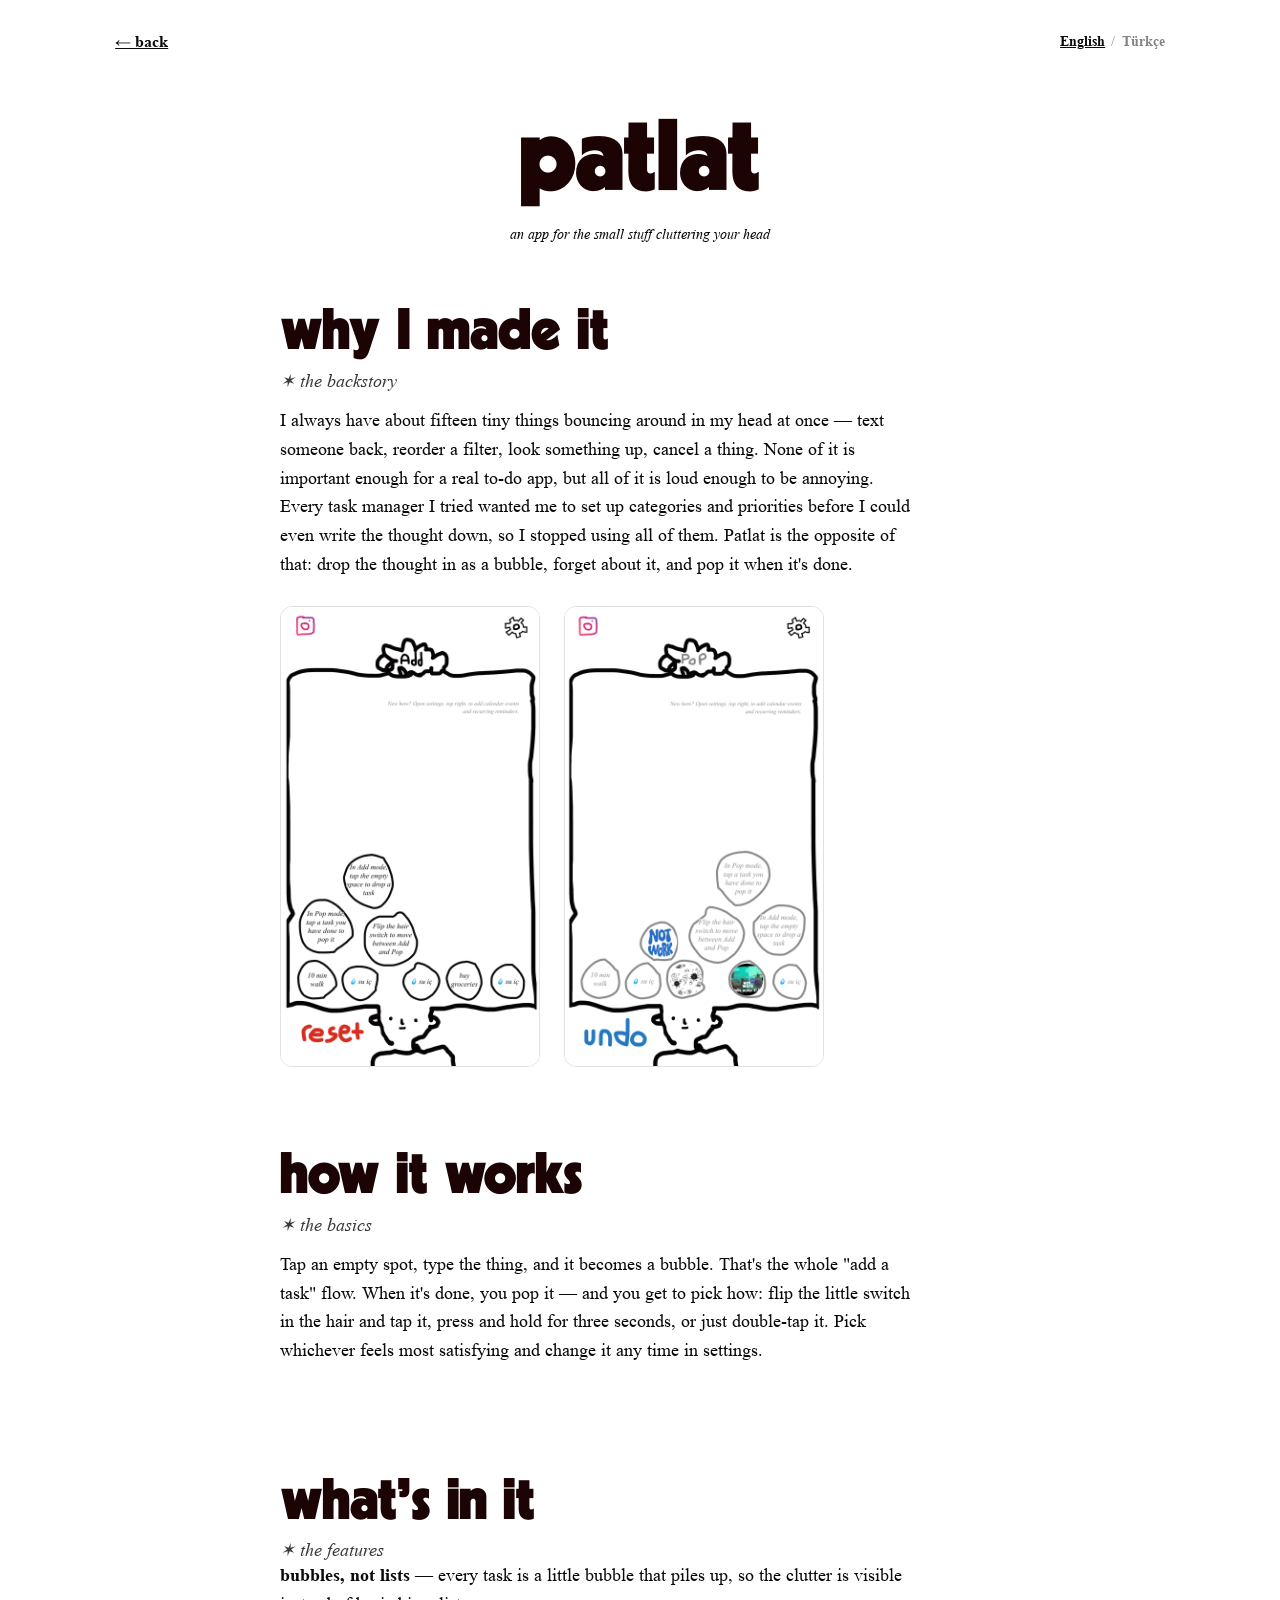
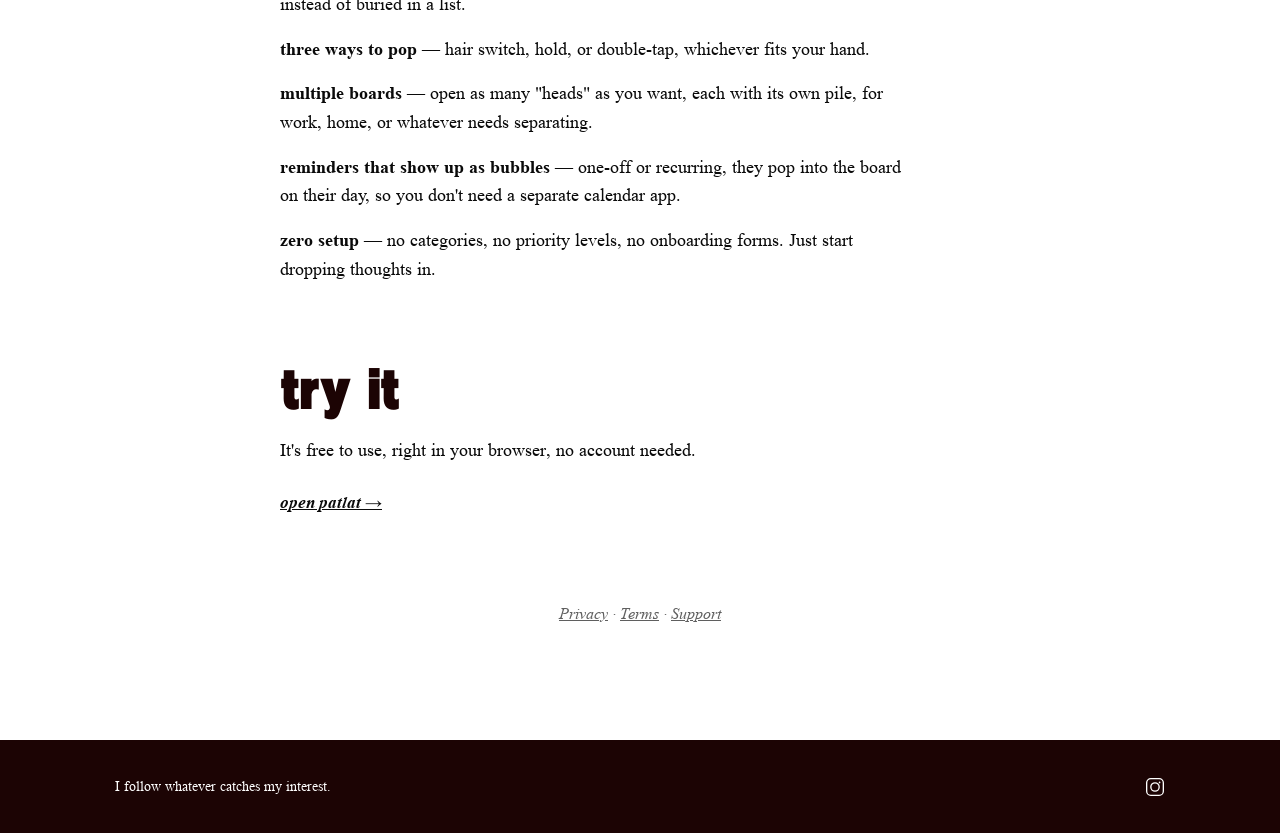
==== patlat-app/index.html @ b3689b40 "Add /patlat-app marketing page for the Patlat app Explains why the app exists, how it works, and its" ====
<!DOCTYPE html>
<html lang="en">
<head>
  <meta charset="UTF-8" />
  <meta name="viewport" content="width=device-width, initial-scale=1.0" />
  <title>armagan — patlat</title>
  <link rel="stylesheet" href="../assets/css/styles.css" />
</head>
<body class="updates-page">
  <div class="page-nav">
    <p class="page-nav__back"><a href="../index.html" data-i18n="pmBack">&larr; back</a></p>
    <div class="lang-toggle">
      <button type="button" data-lang="en">English</button>
      <span>/</span>
      <button type="button" data-lang="tr">Türkçe</button>
    </div>
  </div>

  <header class="updates-header">
    <h1 class="updates-header__title" data-i18n="pmTitle">patlat</h1>
    <p class="updates-header__note" data-i18n="pmTagline">an app for the small stuff cluttering your head</p>
  </header>

  <main class="updates-list">
    <section class="update-item">
      <div class="update-item__head">
        <h2 class="update-item__title" data-i18n="pmWhyTitle">why I made it</h2>
        <span class="update-item__tag" data-i18n="pmWhyTag">&#10038; the backstory</span>
      </div>
      <p class="update-item__desc" data-i18n="pmWhyBody">
        I always have about fifteen tiny things bouncing around in my head at once &mdash; text
        someone back, reorder a filter, look something up, cancel a thing. None of it is
        important enough for a real to-do app, but all of it is loud enough to be annoying. Every
        task manager I tried wanted me to set up categories and priorities before I could even
        write the thought down, so I stopped using all of them. Patlat is the opposite of that:
        drop the thought in as a bubble, forget about it, and pop it when it's done.
      </p>

      <div class="update-item__media update-item__media--instagram update-item__media--pair">
        <img class="update-item__shot" src="../assets/img/pop1.png" alt="Patlat app, pop mode" />
        <img class="update-item__shot" src="../assets/img/pop2.png" alt="Patlat app, add mode" />
      </div>
    </section>

    <section class="update-item">
      <div class="update-item__head">
        <h2 class="update-item__title" data-i18n="pmHowTitle">how it works</h2>
        <span class="update-item__tag" data-i18n="pmHowTag">&#10038; the basics</span>
      </div>
      <p class="update-item__desc" data-i18n="pmHowBody">
        Tap an empty spot, type the thing, and it becomes a bubble. That's the whole "add a task"
        flow. When it's done, you pop it &mdash; and you get to pick how: flip the little switch
        in the hair and tap it, press and hold for three seconds, or just double-tap it. Pick
        whichever feels most satisfying and change it any time in settings.
      </p>
    </section>

    <section class="update-item">
      <div class="update-item__head">
        <h2 class="update-item__title" data-i18n="pmFeaturesTitle">what's in it</h2>
        <span class="update-item__tag" data-i18n="pmFeaturesTag">&#10038; the features</span>
      </div>
      <ul class="pm-list">
        <li data-i18n="pmFeature1"><strong>bubbles, not lists</strong> &mdash; every task is a little bubble that piles up, so the clutter is visible instead of buried in a list.</li>
        <li data-i18n="pmFeature2"><strong>three ways to pop</strong> &mdash; hair switch, hold, or double-tap, whichever fits your hand.</li>
        <li data-i18n="pmFeature3"><strong>multiple boards</strong> &mdash; open as many "heads" as you want, each with its own pile, for work, home, or whatever needs separating.</li>
        <li data-i18n="pmFeature4"><strong>reminders that show up as bubbles</strong> &mdash; one-off or recurring, they pop into the board on their day, so you don't need a separate calendar app.</li>
        <li data-i18n="pmFeature5"><strong>zero setup</strong> &mdash; no categories, no priority levels, no onboarding forms. Just start dropping thoughts in.</li>
      </ul>
    </section>

    <section class="update-item">
      <div class="update-item__head">
        <h2 class="update-item__title" data-i18n="pmTryTitle">try it</h2>
      </div>
      <p class="update-item__desc" data-i18n="pmTryBody">
        It's free to use, right in your browser, no account needed.
      </p>
      <a class="showcase__cta" href="https://www.armaganbicer.com/pop" data-i18n="pmTryCta">open patlat &rarr;</a>
    </section>

    <p class="updates-list__more">
      <a href="../patlat/privacy.html" data-i18n="pmPrivacy">Privacy</a>
      &middot;
      <a href="../patlat/terms.html" data-i18n="pmTerms">Terms</a>
      &middot;
      <a href="../patlat/support.html" data-i18n="pmSupport">Support</a>
    </p>
  </main>

  <footer class="site-footer">
    <p data-i18n="footer">made with curiosity, by armagan</p>
    <div class="site-footer__social">
      <a href="https://www.instagram.com/armmagan/" target="_blank" rel="noopener" aria-label="Instagram">
        <svg width="20" height="20" viewBox="0 0 24 24" fill="none" stroke="currentColor" stroke-width="1.6">
          <rect x="2" y="2" width="20" height="20" rx="5" />
          <circle cx="12" cy="12" r="5" />
          <circle cx="17.5" cy="6.5" r="1" fill="currentColor" stroke="none" />
        </svg>
      </a>
    </div>
  </footer>

  <script src="../assets/js/i18n.js"></script>
  <script defer src="/_vercel/insights/script.js"></script>
</body>
</html>
---- assets/css/styles.css ----
@font-face {
  font-family: 'SwellTR';
  src: url('../fonts/SwellTR-Regular.otf') format('opentype');
  font-weight: normal;
  font-style: normal;
}

@font-face {
  font-family: 'Times New Roman';
  src: url('../fonts/Times New Roman.ttf') format('truetype');
  font-weight: normal;
  font-style: normal;
}

@font-face {
  font-family: 'Times New Roman';
  src: url('../fonts/Times New Roman Bold.ttf') format('truetype');
  font-weight: bold;
  font-style: normal;
}

@font-face {
  font-family: 'Times New Roman';
  src: url('../fonts/Times New Roman Italic.ttf') format('truetype');
  font-weight: normal;
  font-style: italic;
}

@font-face {
  font-family: 'Times New Roman';
  src: url('../fonts/Times New Roman Bold Italic.ttf') format('truetype');
  font-weight: bold;
  font-style: italic;
}

* {
  box-sizing: border-box;
}

html, body {
  margin: 0;
  padding: 0;
  height: 100%;
  background: #0a0a0a;
  color: #ffffff;
  font-family: 'Times New Roman', Times, serif;
}

a {
  color: inherit;
}

:root {
  --side-pad: clamp(24px, 9vw, 180px);
}

.hero {
  position: relative;
  z-index: 0;
  min-height: 100vh;
  padding: 40px var(--side-pad);
  display: grid;
  grid-template-columns: 1fr max-content;
  grid-template-rows: auto auto;
  align-content: center;
  column-gap: 110px;
  overflow: hidden;
}

.hero__bg {
  position: absolute;
  inset: 0;
  width: 100%;
  height: 100%;
  object-fit: cover;
  z-index: -2;
}

.hero__overlay {
  position: absolute;
  inset: 0;
  background: rgba(0, 0, 0, 0.35);
  z-index: -1;
}

.hero__logo {
  position: absolute;
  top: 32px;
  left: var(--side-pad);
  width: 112px;
  height: auto;
  z-index: 2;
}

.lang-toggle {
  position: absolute;
  top: 32px;
  right: var(--side-pad);
  z-index: 2;
  display: flex;
  align-items: center;
  gap: 6px;
  font-family: 'Times New Roman', Times, serif;
  font-size: 14px;
  letter-spacing: 0.05em;
}

.lang-toggle button {
  background: none;
  border: none;
  padding: 0;
  color: inherit;
  font-family: inherit;
  font-size: inherit;
  font-weight: bold;
  cursor: pointer;
  opacity: 0.5;
}

.lang-toggle button.is-active {
  opacity: 1;
  text-decoration: underline;
}

.lang-toggle span {
  opacity: 0.5;
}

.hero__center {
  display: contents;
}

.hero__name {
  grid-column: 2;
  grid-row: 1;
  font-family: 'SwellTR', cursive;
  font-weight: normal;
  font-size: clamp(90px, 14vw, 220px);
  line-height: 0.9;
  margin: 0;
}

.hero__tags {
  grid-column: 2;
  grid-row: 2;
  display: flex;
  justify-content: space-between;
  width: 100%;
  margin-top: 0;
}

.hero__tag {
  font-family: 'Times New Roman', Times, serif;
  font-weight: bold;
  font-style: italic;
  font-size: clamp(20px, 2.4vw, 32px);
  line-height: 1.15;
}

.hero__intro {
  grid-column: 1;
  grid-row: 2;
  align-self: start;
  justify-self: start;
  max-width: 380px;
  font-size: 17px;
  line-height: 1.5;
}

.hero__intro p {
  margin: 0 0 18px;
}

.hero__intro p:not(.hero__more) {
  font-style: italic;
}

.hero__intro a {
  text-decoration: underline;
}

.hero__more {
  margin-top: 28px !important;
}

.hero__more a {
  font-family: 'SwellTR', cursive;
  font-size: 22px;
  text-decoration: none;
}

@media (max-width: 900px) {
  .hero {
    grid-template-columns: 1fr;
    grid-template-rows: auto auto auto;
    row-gap: 24px;
    padding: 24px;
  }

  .hero__name {
    grid-column: 1;
    grid-row: 1;
  }

  .hero__tags {
    grid-column: 1;
    grid-row: 2;
  }

  .hero__intro {
    grid-column: 1;
    grid-row: 3;
    max-width: none;
  }
}

html:has(body.updates-page) {
  background: #ffffff;
}

body.updates-page,
body.product-page {
  height: auto;
  min-height: 100vh;
  background: #ffffff;
  color: #0a0a0a;
}

.product {
  display: flex;
  flex-wrap: wrap;
  gap: 64px;
  padding: 40px var(--side-pad) 100px;
  align-items: flex-start;
}

.product__media,
.product__gallery {
  flex: 1 1 380px;
  max-width: 480px;
}

.product__media img,
.product__gallery-main {
  display: block;
  width: 100%;
  border-radius: 2px;
}

.product__gallery-main {
  margin-bottom: 12px;
}

.product__gallery-grid {
  display: grid;
  grid-template-columns: repeat(2, 1fr);
  gap: 10px;
}

.product__gallery-grid img {
  display: block;
  width: 100%;
  aspect-ratio: 1;
  object-fit: cover;
  border-radius: 2px;
}

.product__info {
  flex: 1 1 320px;
  max-width: 480px;
  padding-top: 16px;
}

.product__price {
  font-weight: bold;
  font-size: 17px;
  margin: -10px 0 20px;
  opacity: 0.8;
}

.product__options {
  margin: 0 0 24px;
}

.product__options-label {
  font-weight: bold;
  font-size: 13px;
  text-transform: uppercase;
  letter-spacing: 0.04em;
  margin: 0 0 10px;
  opacity: 0.7;
}

.product__swatches {
  display: flex;
  gap: 10px;
}

.product__swatch {
  display: inline-block;
  width: 26px;
  height: 26px;
  border-radius: 50%;
  border: 1px solid rgba(10, 10, 10, 0.2);
}

.product__designs-chart {
  display: block;
  width: 100%;
  max-width: 320px;
  border-radius: 4px;
  border: 1px solid rgba(10, 10, 10, 0.1);
}

.product__note {
  font-size: 14px;
  font-style: italic;
  opacity: 0.75;
  margin: 0 0 24px;
}

.product__title {
  font-family: 'SwellTR', cursive;
  font-weight: normal;
  font-size: clamp(32px, 4.6vw, 56px);
  line-height: 1;
  margin: 0 0 20px;
  color: #1c0404;
}

.product__desc {
  font-size: 17px;
  line-height: 1.6;
  margin: 0 0 28px;
}

@media (max-width: 900px) {
  .product {
    padding: 24px 24px 64px;
  }
}

.page-nav {
  position: relative;
  display: flex;
  justify-content: space-between;
  align-items: center;
  padding: 32px var(--side-pad) 0;
}

.page-nav__back {
  margin: 0;
  font-weight: bold;
}

.updates-header {
  padding: 56px var(--side-pad) 20px;
  text-align: center;
}

.updates-header__title {
  font-family: 'SwellTR', cursive;
  font-weight: normal;
  font-style: normal;
  font-size: clamp(48px, 8vw, 110px);
  line-height: 1;
  margin: 0;
  color: #1c0404;
}

.updates-header__note {
  margin: 16px 0 0;
  font-size: 14px;
  font-style: italic;
}

.updates-header__note a {
  text-decoration: underline;
}

.updates-list {
  padding: 40px var(--side-pad) 100px;
  display: flex;
  flex-direction: column;
  gap: 80px;
}

.update-item {
  display: flex;
  flex-direction: column;
  align-items: flex-start;
  text-align: left;
  width: 100%;
  max-width: 720px;
  margin: 0 auto;
}

.update-item__head {
  display: flex;
  flex-direction: column;
  align-items: flex-start;
  gap: 8px;
}

.update-item__title {
  font-family: 'SwellTR', cursive;
  font-weight: normal;
  font-style: normal;
  font-size: clamp(32px, 4.6vw, 60px);
  line-height: 1;
  margin: 0;
  color: #1c0404;
}

.update-item__tag {
  font-style: italic;
  font-weight: normal;
  font-size: clamp(15px, 1.4vw, 19px);
  white-space: nowrap;
  opacity: 0.8;
}

.update-item__cta {
  display: inline-block;
  margin: -8px 0 28px;
}

.update-item__desc {
  max-width: 640px;
  margin: 14px 0 28px;
  font-size: clamp(15px, 1.4vw, 19px);
  line-height: 1.6;
}

.update-item__media--video {
  position: relative;
  width: 100%;
  max-width: 720px;
  aspect-ratio: 16 / 9;
}

.update-item__media--video iframe {
  position: absolute;
  inset: 0;
  width: 100%;
  height: 100%;
  border: 0;
}

.update-item__media--instagram {
  max-width: 540px;
}

.update-item__media--pair {
  display: flex;
  justify-content: flex-start;
  flex-wrap: wrap;
  gap: 24px;
  max-width: none;
  width: 100%;
}

.update-item__media--pair blockquote {
  flex: 1 1 320px;
  max-width: 400px;
}

.update-item__shot {
  display: block;
  flex: 1 1 220px;
  max-width: 260px;
  border-radius: 12px;
  border: 1px solid rgba(10, 10, 10, 0.12);
}

.updates-list__more {
  text-align: center;
  font-style: italic;
  opacity: 0.65;
  margin-top: 10px;
}

.updates-list__more a {
  text-decoration: underline;
}

.pm-list {
  margin: 0;
  padding: 0;
  list-style: none;
  display: flex;
  flex-direction: column;
  gap: 16px;
  max-width: 640px;
}

.pm-list li {
  font-size: clamp(15px, 1.4vw, 19px);
  line-height: 1.6;
}

@media (max-width: 900px) {
  .page-nav,
  .updates-header,
  .updates-list {
    padding-left: 24px;
    padding-right: 24px;
  }

  .updates-list {
    gap: 56px;
  }
}

.showcase--single {
  grid-template-columns: 1fr;
  padding: 20px var(--side-pad) 100px;
}

.showcase {
  display: grid;
  grid-template-columns: 1.3fr 1fr 1fr;
  gap: 64px;
  padding: 120px var(--side-pad);
  background: #ffffff;
  color: #0a0a0a;
}

.showcase__heading {
  font-family: 'Times New Roman', Times, serif;
  font-style: italic;
  font-weight: normal;
  font-size: clamp(28px, 3vw, 42px);
  margin: 0 0 32px;
  color: #1c0404;
}

.showcase__products {
  display: flex;
  gap: 20px;
  margin-bottom: 32px;
}

.showcase__product {
  flex: 1;
  text-align: center;
  display: block;
  color: inherit;
  text-decoration: none;
}

.showcase__swatch {
  display: block;
  width: 100%;
  aspect-ratio: 1;
  object-fit: cover;
  border-radius: 2px;
  margin-bottom: 12px;
}

.showcase__product-name {
  margin: 0;
  font-weight: bold;
  font-size: 14px;
}

.showcase__product-price {
  margin: 4px 0 0;
  font-size: 13px;
  opacity: 0.65;
}

.showcase__copy {
  max-width: 320px;
  font-size: 16px;
  line-height: 1.5;
  margin: 0 0 28px;
}

.showcase__cta {
  display: inline-block;
  font-weight: bold;
  font-style: italic;
  font-size: 17px;
  text-decoration: underline;
}

.showcase__col--app {
  display: flex;
  align-items: flex-start;
}

.showcase__app {
  display: block;
  color: inherit;
  text-decoration: none;
  max-width: 220px;
}

.showcase__app-icon {
  display: block;
  width: 72px;
  height: auto;
  margin-bottom: 20px;
}

.showcase__app .showcase__cta {
  display: block;
}

.showcase__cta--soon {
  text-decoration: none;
  opacity: 0.6;
  cursor: default;
}

@media (max-width: 900px) {
  .showcase {
    grid-template-columns: 1fr;
    gap: 64px;
    padding: 64px 24px;
  }
}

.site-footer {
  background: #1c0404;
  color: #ffffff;
  padding: 24px var(--side-pad);
  display: flex;
  align-items: center;
  justify-content: space-between;
  font-size: 14px;
}

.site-footer__social {
  display: flex;
  gap: 12px;
}

.site-footer__social a {
  display: inline-flex;
}
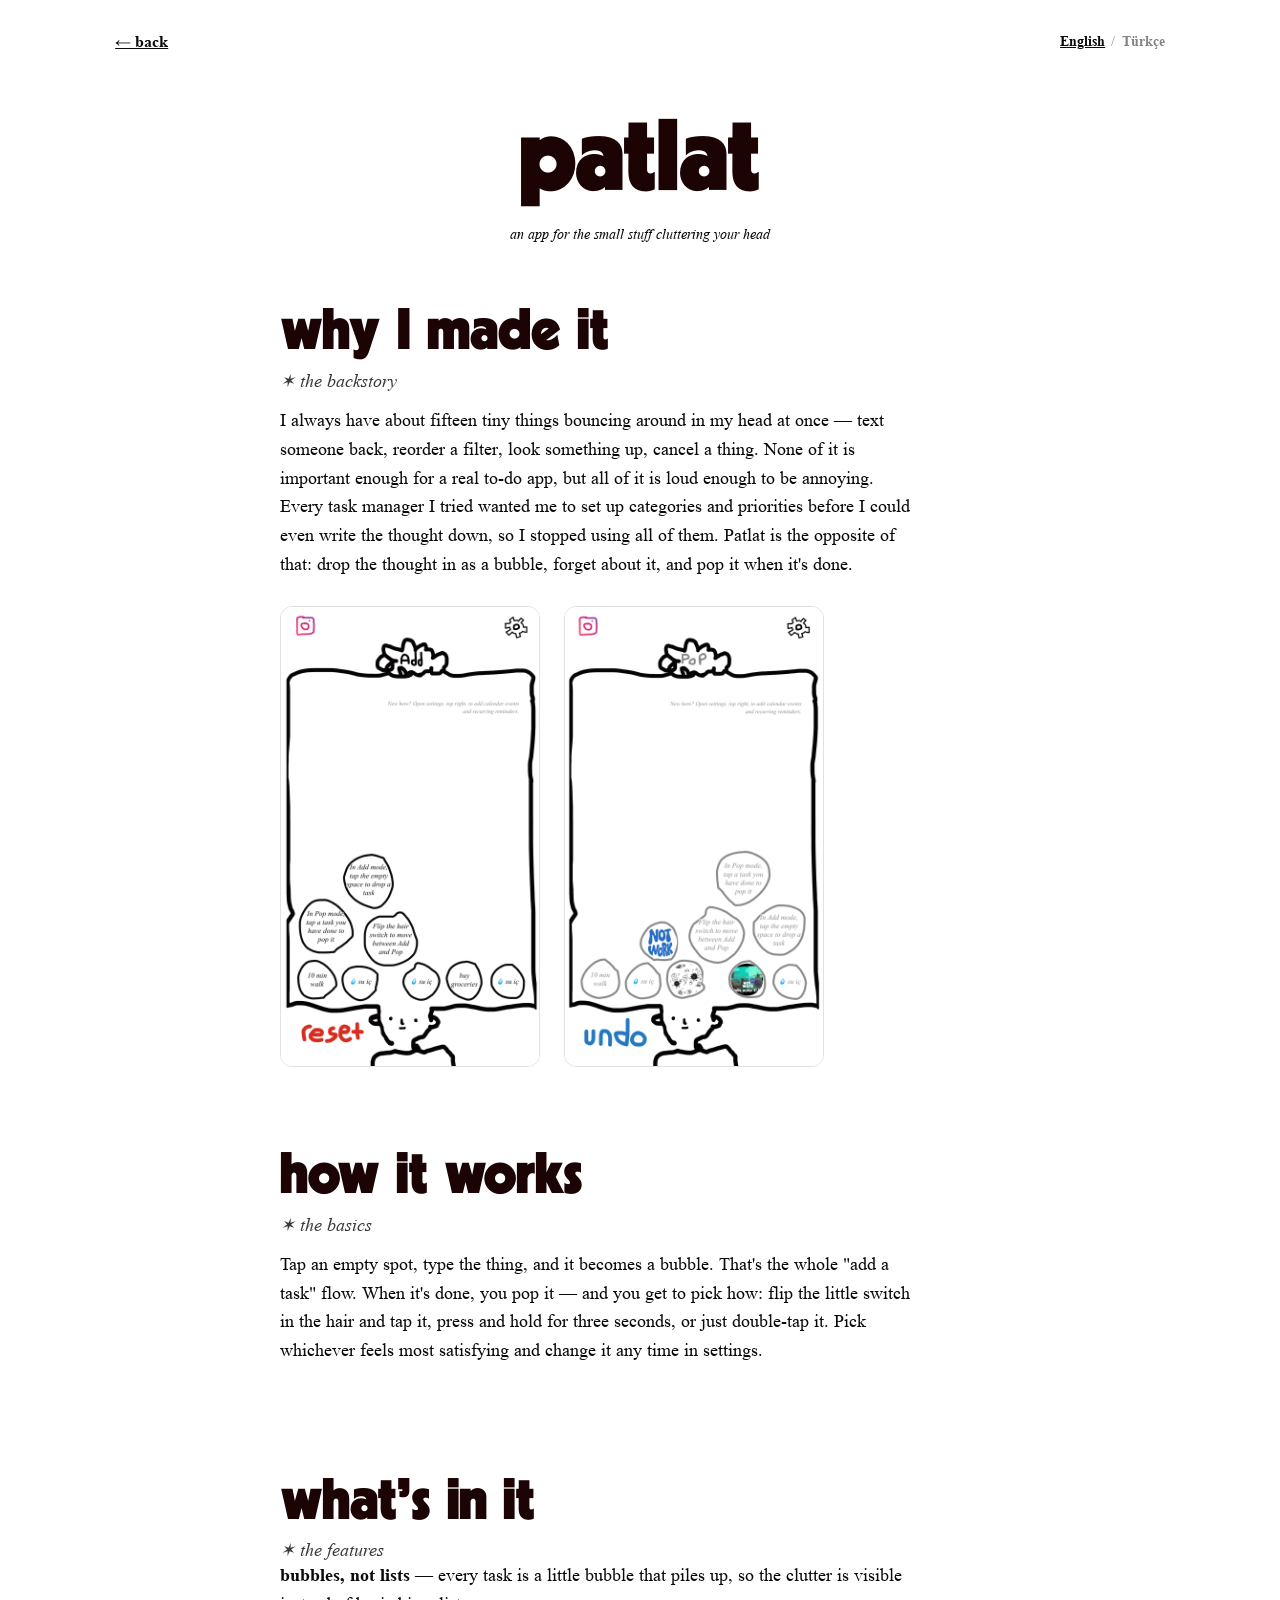
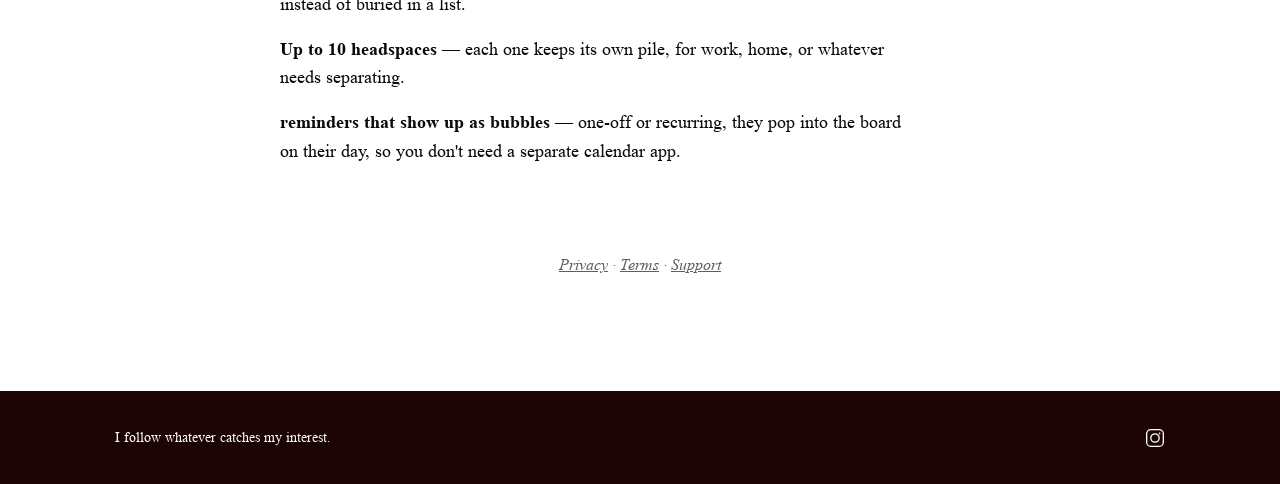
==== commit 462e1dea: "Trim patlat-app marketing page Remove the "try it" section and the "three ways to pop" / "zero setup" ====
--- a/patlat-app/index.html
+++ b/patlat-app/index.html
@@ -62,21 +62,9 @@
       </div>
       <ul class="pm-list">
         <li data-i18n="pmFeature1"><strong>bubbles, not lists</strong> &mdash; every task is a little bubble that piles up, so the clutter is visible instead of buried in a list.</li>
-        <li data-i18n="pmFeature2"><strong>three ways to pop</strong> &mdash; hair switch, hold, or double-tap, whichever fits your hand.</li>
-        <li data-i18n="pmFeature3"><strong>multiple boards</strong> &mdash; open as many "heads" as you want, each with its own pile, for work, home, or whatever needs separating.</li>
+        <li data-i18n="pmFeature3"><strong>Up to 10 headspaces</strong> &mdash; each one keeps its own pile, for work, home, or whatever needs separating.</li>
         <li data-i18n="pmFeature4"><strong>reminders that show up as bubbles</strong> &mdash; one-off or recurring, they pop into the board on their day, so you don't need a separate calendar app.</li>
-        <li data-i18n="pmFeature5"><strong>zero setup</strong> &mdash; no categories, no priority levels, no onboarding forms. Just start dropping thoughts in.</li>
       </ul>
-    </section>
-
-    <section class="update-item">
-      <div class="update-item__head">
-        <h2 class="update-item__title" data-i18n="pmTryTitle">try it</h2>
-      </div>
-      <p class="update-item__desc" data-i18n="pmTryBody">
-        It's free to use, right in your browser, no account needed.
-      </p>
-      <a class="showcase__cta" href="https://www.armaganbicer.com/pop" data-i18n="pmTryCta">open patlat &rarr;</a>
     </section>
 
     <p class="updates-list__more">
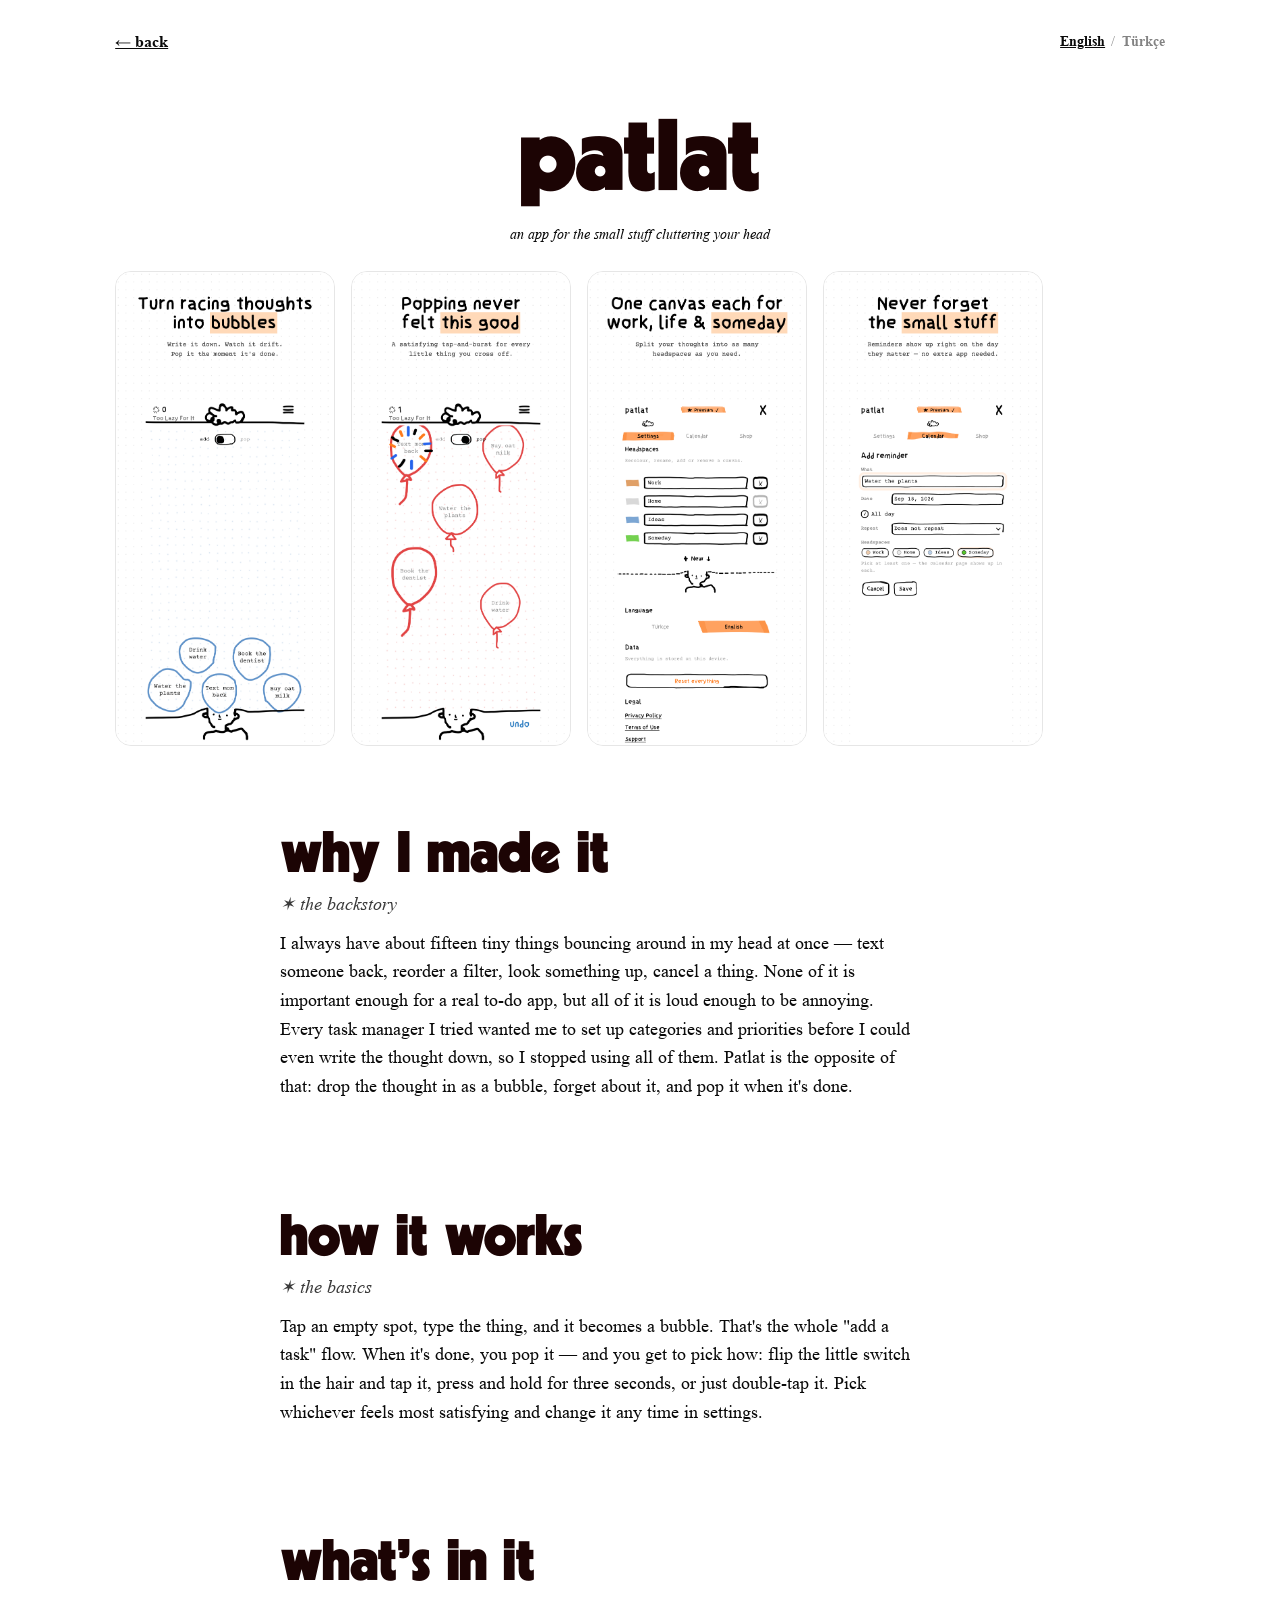
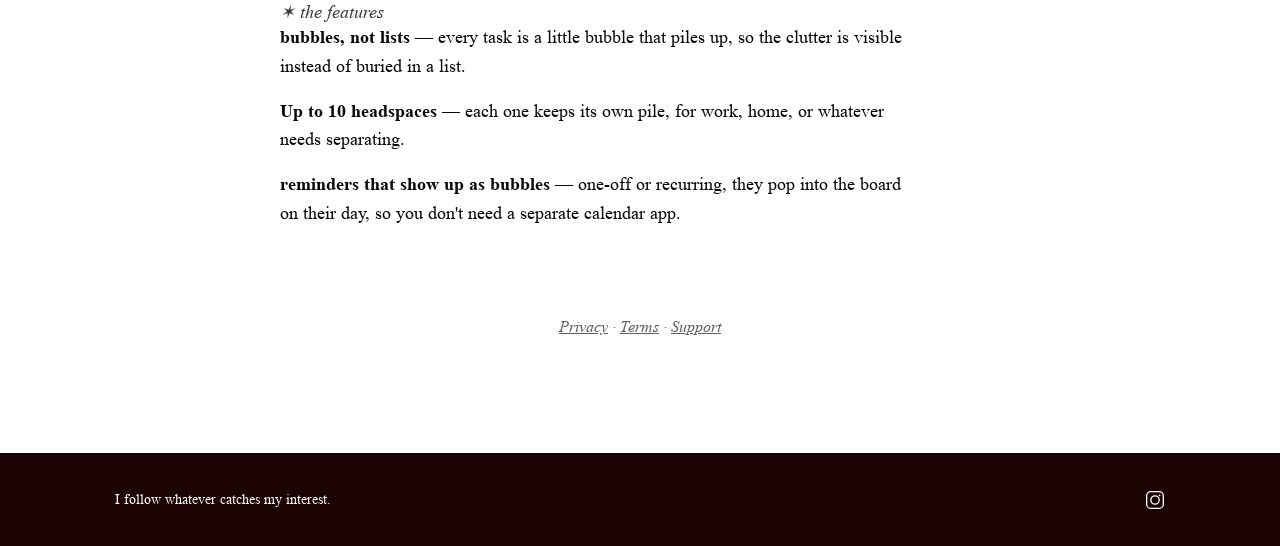
==== commit c2fdb633: "Add real App Store screenshots to the patlat-app marketing page Replace the placeholder pop1/pop2 sh" ====
--- a/patlat-app/index.html
+++ b/patlat-app/index.html
@@ -21,6 +21,19 @@
     <p class="updates-header__note" data-i18n="pmTagline">an app for the small stuff cluttering your head</p>
   </header>
 
+  <div class="pm-shots pm-shots--en">
+    <img src="../assets/img/appstore/en/1.png" alt="Turn racing thoughts into bubbles" />
+    <img src="../assets/img/appstore/en/2.png" alt="Popping never felt this good" />
+    <img src="../assets/img/appstore/en/3.png" alt="One canvas each for work, life and someday" />
+    <img src="../assets/img/appstore/en/4.png" alt="Never forget the small stuff" />
+  </div>
+  <div class="pm-shots pm-shots--tr">
+    <img src="../assets/img/appstore/tr/1.png" alt="Aklındakileri baloncuğa dönüştür" />
+    <img src="../assets/img/appstore/tr/2.png" alt="Aklındaki işleri temizlemek zor değil" />
+    <img src="../assets/img/appstore/tr/3.png" alt="İş, hayat ve bir gün için ayrı headspace" />
+    <img src="../assets/img/appstore/tr/4.png" alt="Küçük şeyleri asla unutma" />
+  </div>
+
   <main class="updates-list">
     <section class="update-item">
       <div class="update-item__head">
@@ -35,11 +48,6 @@
         write the thought down, so I stopped using all of them. Patlat is the opposite of that:
         drop the thought in as a bubble, forget about it, and pop it when it's done.
       </p>
-
-      <div class="update-item__media update-item__media--instagram update-item__media--pair">
-        <img class="update-item__shot" src="../assets/img/pop1.png" alt="Patlat app, pop mode" />
-        <img class="update-item__shot" src="../assets/img/pop2.png" alt="Patlat app, add mode" />
-      </div>
     </section>
 
     <section class="update-item">
--- a/assets/css/styles.css
+++ b/assets/css/styles.css
@@ -499,6 +499,29 @@
   line-height: 1.6;
 }
 
+.pm-shots {
+  display: flex;
+  gap: 16px;
+  overflow-x: auto;
+  padding: 8px var(--side-pad) 40px;
+  -webkit-overflow-scrolling: touch;
+}
+
+.pm-shots img {
+  flex: 0 0 auto;
+  width: 220px;
+  border-radius: 16px;
+  border: 1px solid rgba(10, 10, 10, 0.1);
+}
+
+html[lang="en"] .pm-shots--tr {
+  display: none;
+}
+
+html[lang="tr"] .pm-shots--en {
+  display: none;
+}
+
 @media (max-width: 900px) {
   .page-nav,
   .updates-header,
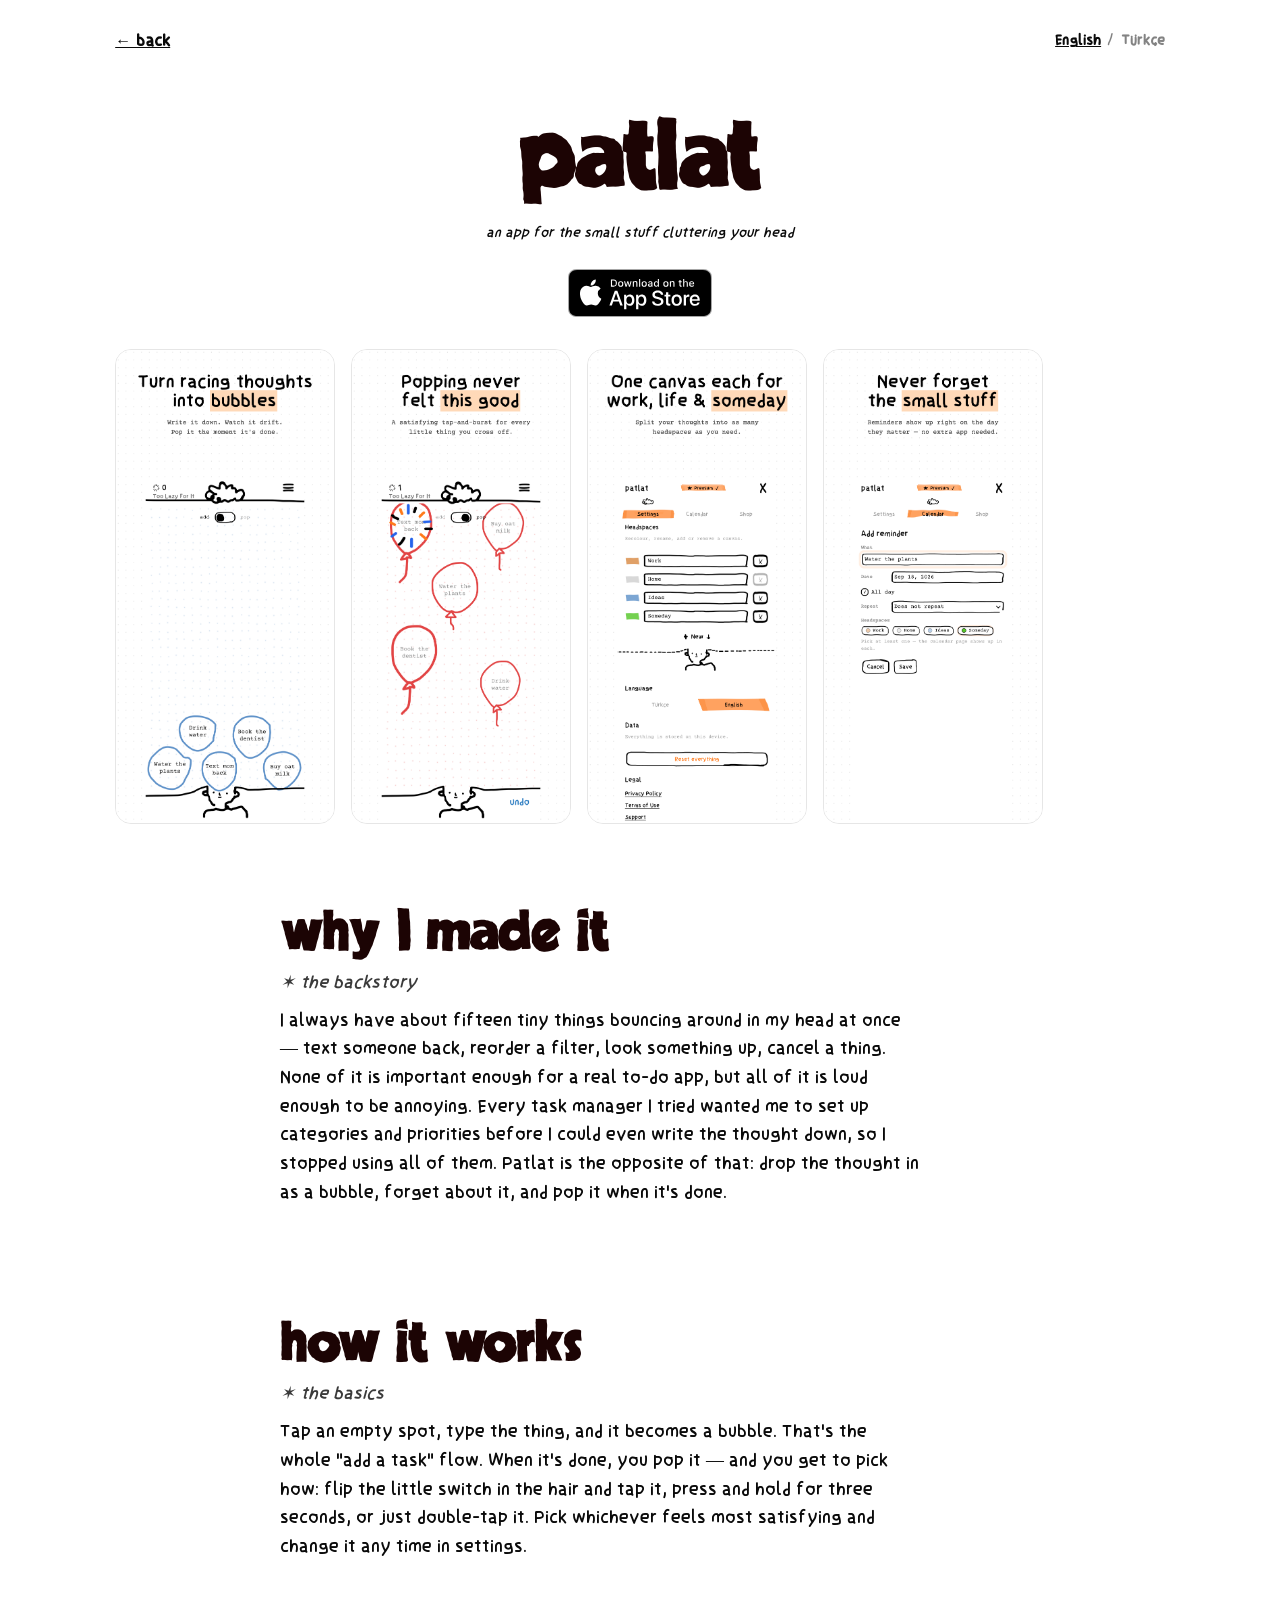
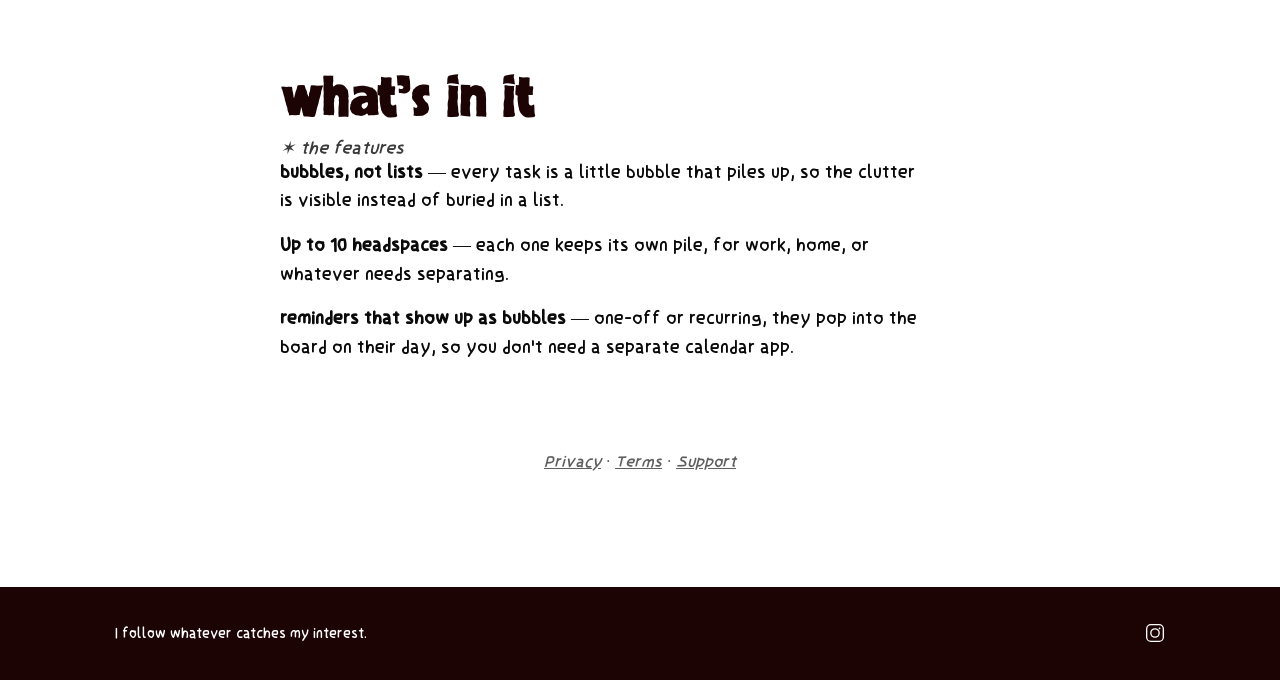
==== commit 8ba56cf6: "Add the patlat App Store badge + CTAs to the front page patlat is live on the App Store (https://app" ====
--- a/patlat-app/index.html
+++ b/patlat-app/index.html
@@ -19,6 +19,12 @@
   <header class="updates-header">
     <h1 class="updates-header__title" data-i18n="pmTitle">patlat</h1>
     <p class="updates-header__note" data-i18n="pmTagline">an app for the small stuff cluttering your head</p>
+    <p class="pm-cta">
+      <a class="appstore-badge" href="https://apps.apple.com/us/app/patlat/id6810761516">
+          <img class="appstore-badge__img appstore-badge__en" src="../assets/img/appstore/badge-black-en.svg" alt="Download patlat on the App Store" />
+          <img class="appstore-badge__img appstore-badge__tr" src="../assets/img/appstore/badge-black-tr.svg" alt="patlat'ı App Store'dan indir" />
+        </a>
+    </p>
   </header>
 
   <div class="pm-shots pm-shots--en">
--- a/assets/css/styles.css
+++ b/assets/css/styles.css
@@ -1,36 +1,15 @@
 @font-face {
-  font-family: 'SwellTR';
-  src: url('../fonts/SwellTR-Regular.otf') format('opentype');
+  font-family: 'Armiell';
+  src: url('../fonts/Armiell-Regular.otf') format('opentype');
   font-weight: normal;
   font-style: normal;
 }
 
 @font-face {
-  font-family: 'Times New Roman';
-  src: url('../fonts/Times New Roman.ttf') format('truetype');
+  font-family: 'Armi';
+  src: url('../fonts/Armi-Regular.ttf') format('truetype');
   font-weight: normal;
   font-style: normal;
-}
-
-@font-face {
-  font-family: 'Times New Roman';
-  src: url('../fonts/Times New Roman Bold.ttf') format('truetype');
-  font-weight: bold;
-  font-style: normal;
-}
-
-@font-face {
-  font-family: 'Times New Roman';
-  src: url('../fonts/Times New Roman Italic.ttf') format('truetype');
-  font-weight: normal;
-  font-style: italic;
-}
-
-@font-face {
-  font-family: 'Times New Roman';
-  src: url('../fonts/Times New Roman Bold Italic.ttf') format('truetype');
-  font-weight: bold;
-  font-style: italic;
 }
 
 * {
@@ -43,7 +22,7 @@
   height: 100%;
   background: #0a0a0a;
   color: #ffffff;
-  font-family: 'Times New Roman', Times, serif;
+  font-family: 'Armi', 'Times New Roman', Times, serif;
 }
 
 a {
@@ -100,7 +79,7 @@
   display: flex;
   align-items: center;
   gap: 6px;
-  font-family: 'Times New Roman', Times, serif;
+  font-family: 'Armi', 'Times New Roman', Times, serif;
   font-size: 14px;
   letter-spacing: 0.05em;
 }
@@ -133,7 +112,7 @@
 .hero__name {
   grid-column: 2;
   grid-row: 1;
-  font-family: 'SwellTR', cursive;
+  font-family: 'Armiell', cursive;
   font-weight: normal;
   font-size: clamp(90px, 14vw, 220px);
   line-height: 0.9;
@@ -150,7 +129,7 @@
 }
 
 .hero__tag {
-  font-family: 'Times New Roman', Times, serif;
+  font-family: 'Armi', 'Times New Roman', Times, serif;
   font-weight: bold;
   font-style: italic;
   font-size: clamp(20px, 2.4vw, 32px);
@@ -184,7 +163,7 @@
 }
 
 .hero__more a {
-  font-family: 'SwellTR', cursive;
+  font-family: 'Armiell', cursive;
   font-size: 22px;
   text-decoration: none;
 }
@@ -320,7 +299,7 @@
 }
 
 .product__title {
-  font-family: 'SwellTR', cursive;
+  font-family: 'Armiell', cursive;
   font-weight: normal;
   font-size: clamp(32px, 4.6vw, 56px);
   line-height: 1;
@@ -359,7 +338,7 @@
 }
 
 .updates-header__title {
-  font-family: 'SwellTR', cursive;
+  font-family: 'Armiell', cursive;
   font-weight: normal;
   font-style: normal;
   font-size: clamp(48px, 8vw, 110px);
@@ -403,7 +382,7 @@
 }
 
 .update-item__title {
-  font-family: 'SwellTR', cursive;
+  font-family: 'Armiell', cursive;
   font-weight: normal;
   font-style: normal;
   font-size: clamp(32px, 4.6vw, 60px);
@@ -550,7 +529,7 @@
 }
 
 .showcase__heading {
-  font-family: 'Times New Roman', Times, serif;
+  font-family: 'Armi', 'Times New Roman', Times, serif;
   font-style: italic;
   font-weight: normal;
   font-size: clamp(28px, 3vw, 42px);
@@ -609,26 +588,68 @@
 }
 
 .showcase__col--app {
-  display: flex;
-  align-items: flex-start;
-}
-
-.showcase__app {
-  display: block;
-  color: inherit;
-  text-decoration: none;
-  max-width: 220px;
+  display: block;
+}
+
+.showcase__app-iconlink {
+  display: inline-block;
+  line-height: 0;
 }
 
 .showcase__app-icon {
   display: block;
-  width: 72px;
+  width: 64px;
   height: auto;
   margin-bottom: 20px;
 }
 
-.showcase__app .showcase__cta {
-  display: block;
+.showcase__badge {
+  margin: 0 0 24px;
+}
+
+/* official App Store badge — keep Apple's artwork unaltered, min height 40px,
+   at least a quarter of the badge height as clear space around it */
+.appstore-badge {
+  display: inline-block;
+  line-height: 0;
+}
+
+.appstore-badge__img {
+  display: block;
+  height: 48px;
+  width: auto;
+}
+
+.appstore-badge:focus-visible {
+  outline: 2px solid currentColor;
+  outline-offset: 6px;
+}
+
+html[lang="en"] .appstore-badge__tr {
+  display: none;
+}
+
+html[lang="tr"] .appstore-badge__en {
+  display: none;
+}
+
+.hero__app {
+  margin-top: 30px;
+  display: flex;
+  flex-direction: column;
+  align-items: flex-start;
+  gap: 16px;
+}
+
+.hero__app-link {
+  font-weight: bold;
+  font-style: italic;
+  font-size: 17px;
+  text-decoration: underline;
+}
+
+.pm-cta {
+  margin: 28px 0 0;
 }
 
 .showcase__cta--soon {
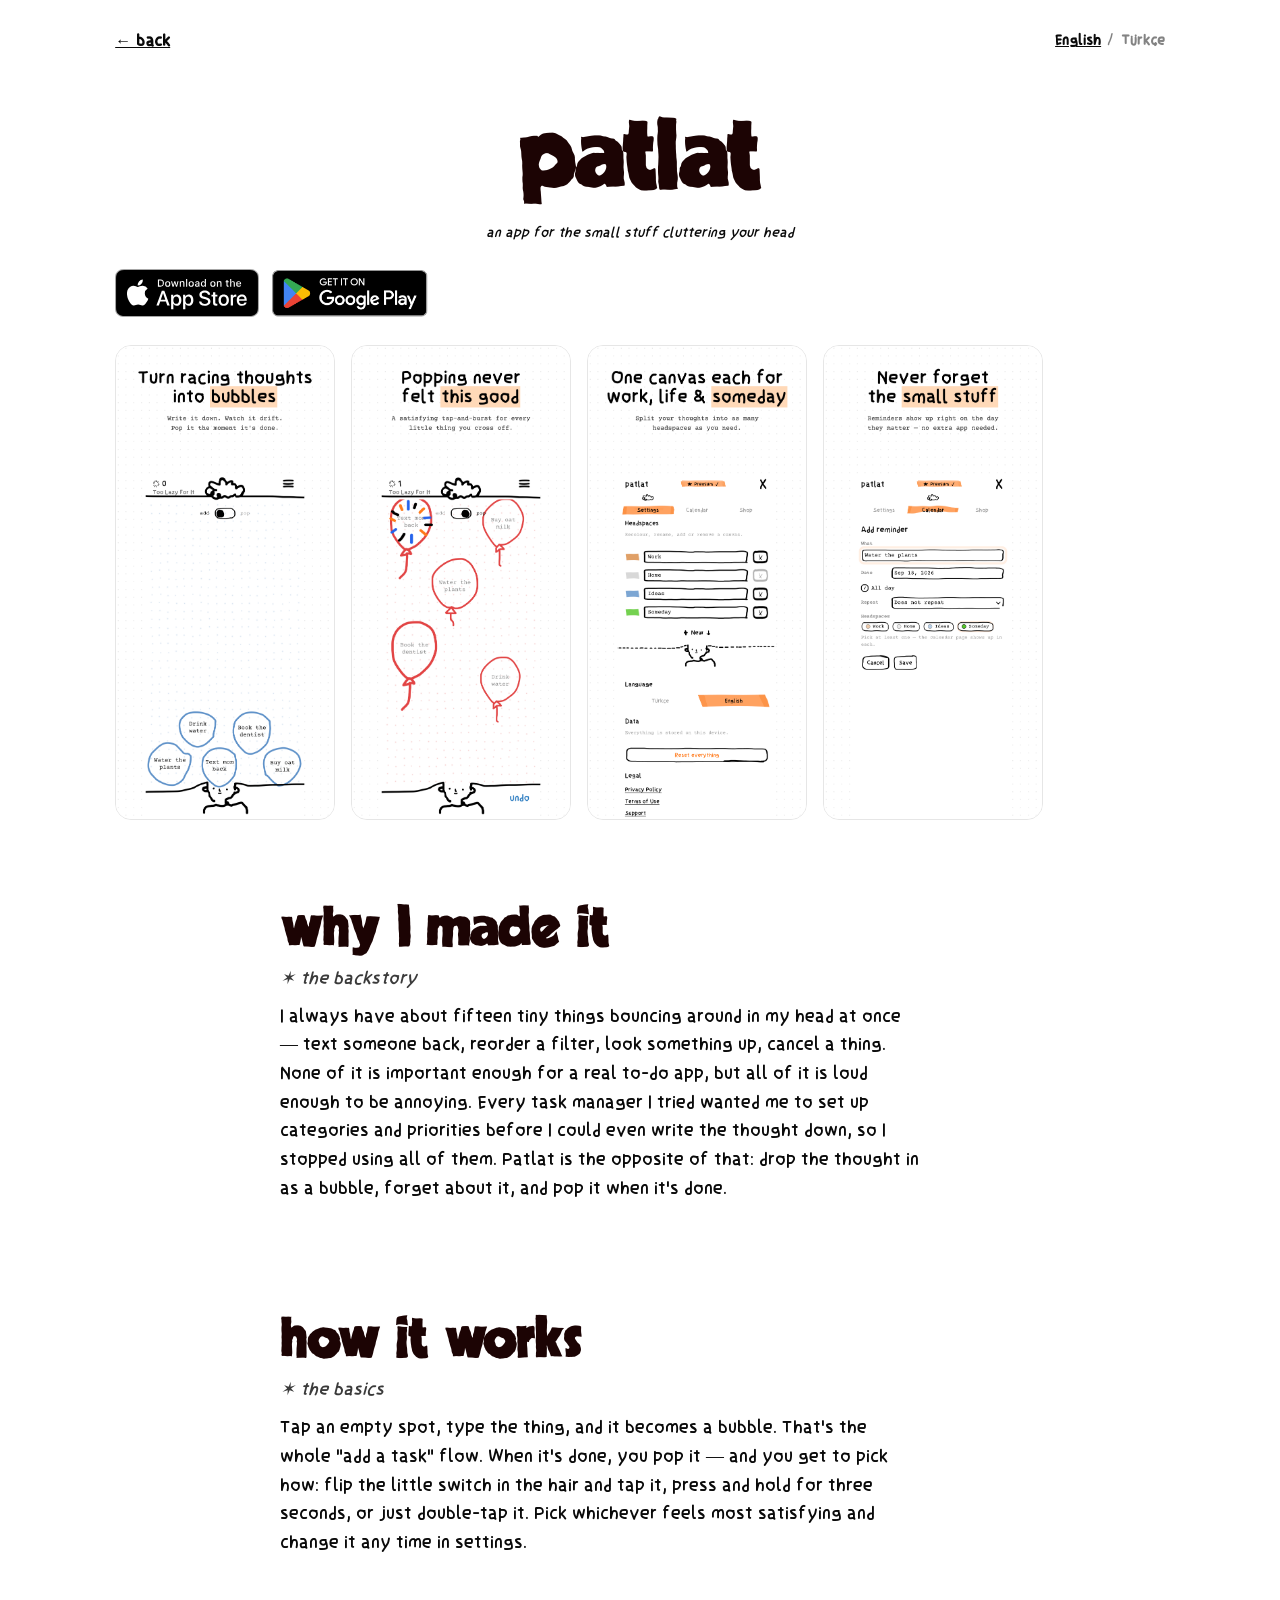
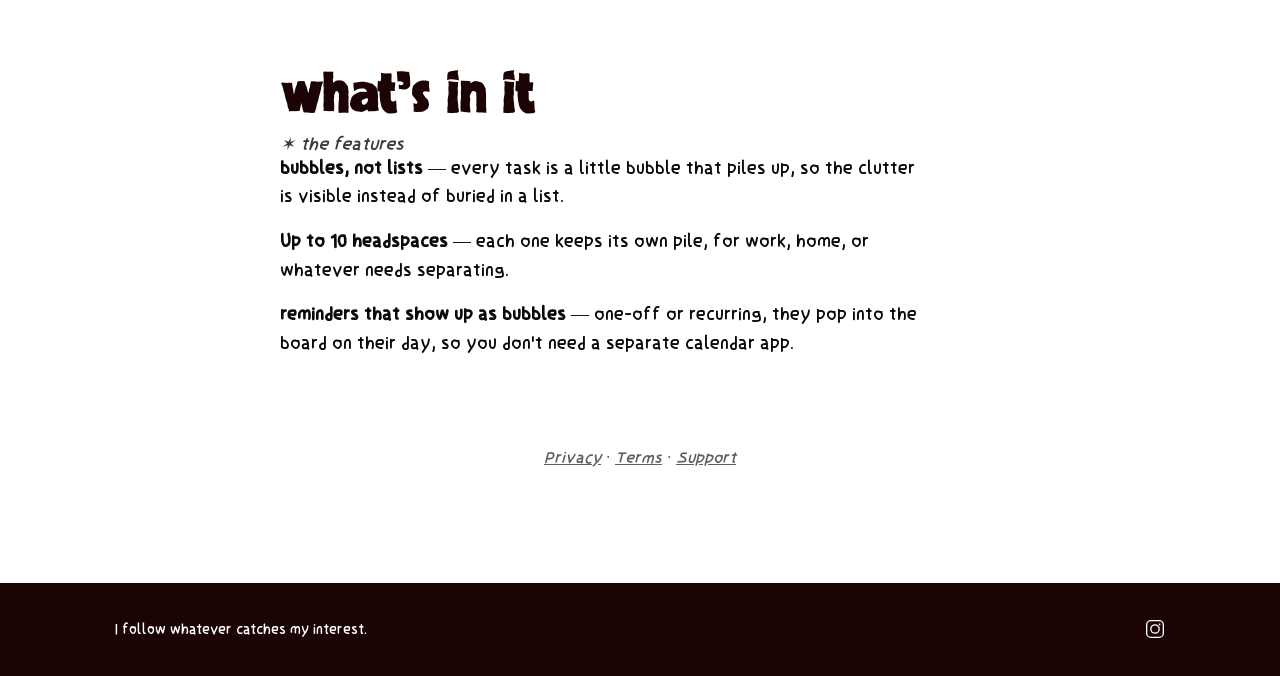
==== commit 15ede02d: "Add Google Play badge + link; section headings in Armiell Co-Authored-By: Claude Sonnet 5.5 <noreply" ====
--- a/patlat-app/index.html
+++ b/patlat-app/index.html
@@ -24,6 +24,10 @@
           <img class="appstore-badge__img appstore-badge__en" src="../assets/img/appstore/badge-black-en.svg" alt="Download patlat on the App Store" />
           <img class="appstore-badge__img appstore-badge__tr" src="../assets/img/appstore/badge-black-tr.svg" alt="patlat'ı App Store'dan indir" />
         </a>
+      <a class="appstore-badge" href="https://play.google.com/store/apps/details?id=com.armaganbicer.patlat">
+        <img class="appstore-badge__img appstore-badge__en" src="../assets/img/googleplay/badge-en.png" alt="Get patlat on Google Play" />
+        <img class="appstore-badge__img appstore-badge__tr" src="../assets/img/googleplay/badge-tr.png" alt="patlat'ı Google Play'den edinin" />
+      </a>
     </p>
   </header>
 
--- a/assets/css/styles.css
+++ b/assets/css/styles.css
@@ -529,8 +529,8 @@
 }
 
 .showcase__heading {
-  font-family: 'Armi', 'Times New Roman', Times, serif;
-  font-style: italic;
+  font-family: 'Armiell', cursive;
+  font-style: normal;
   font-weight: normal;
   font-size: clamp(28px, 3vw, 42px);
   margin: 0 0 32px;
@@ -607,6 +607,15 @@
   margin: 0 0 24px;
 }
 
+.showcase__badge,
+.pm-cta,
+.hero__app-badges {
+  display: flex;
+  flex-wrap: wrap;
+  align-items: center;
+  gap: 12px;
+}
+
 /* official App Store badge — keep Apple's artwork unaltered, min height 40px,
    at least a quarter of the badge height as clear space around it */
 .appstore-badge {
